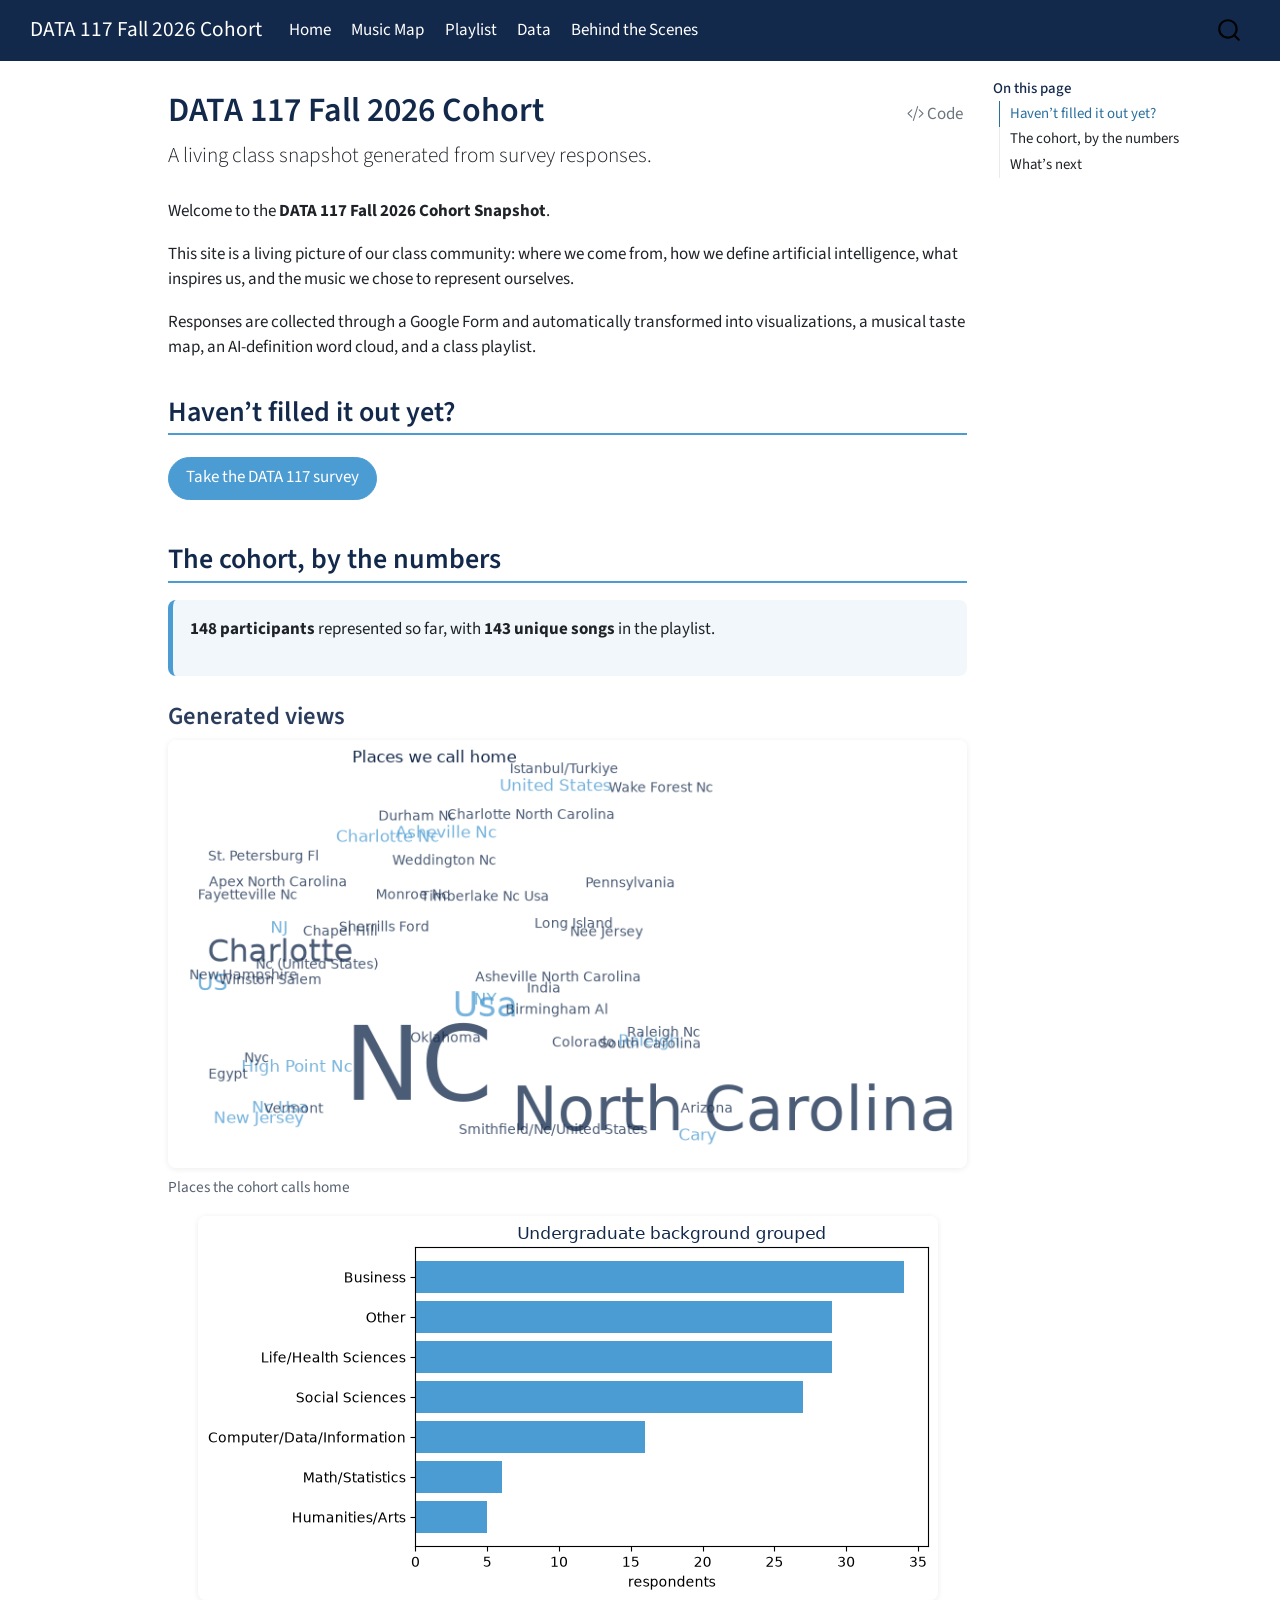
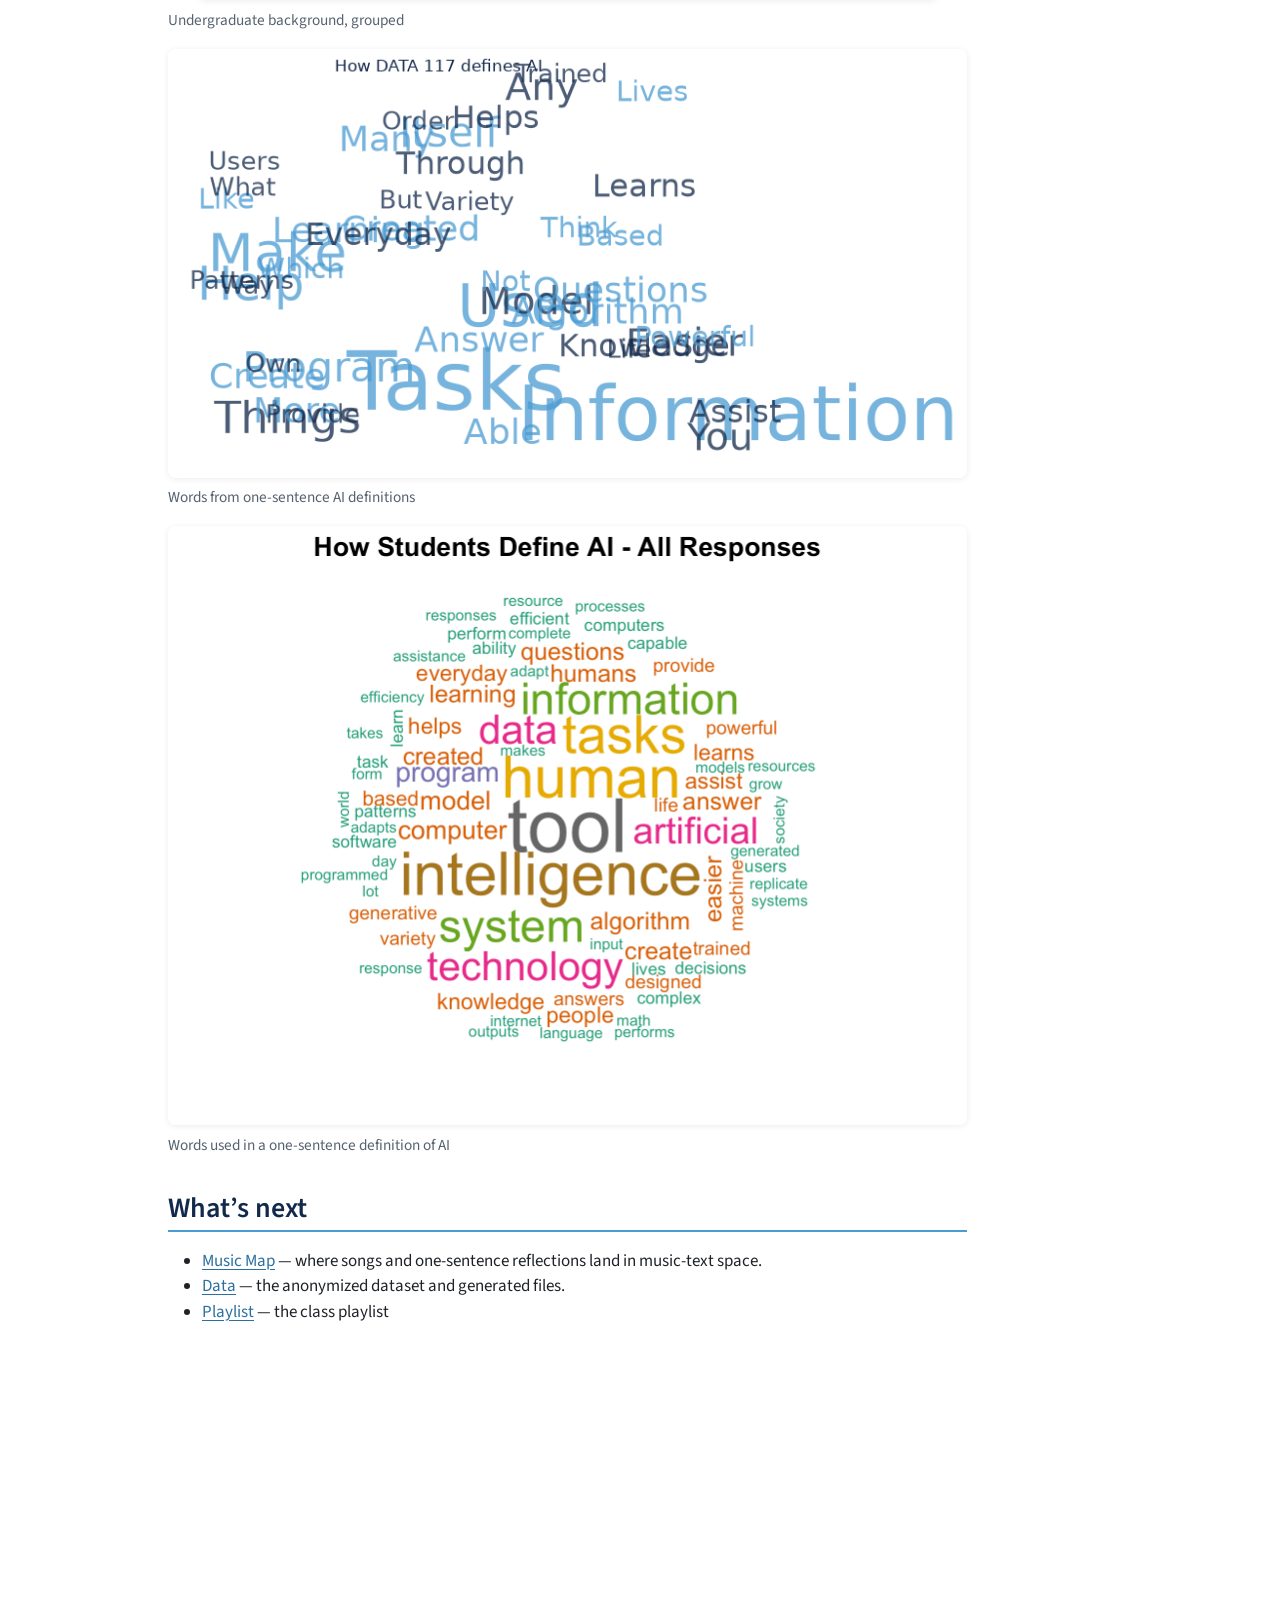
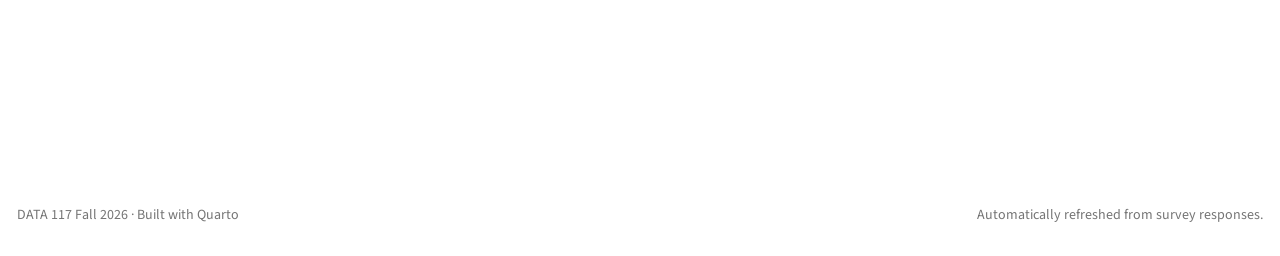
==== docs/index.html @ a4cf1275 "Refresh DATA 117 snapshot" ====
<!DOCTYPE html>
<html xmlns="http://www.w3.org/1999/xhtml" lang="en" xml:lang="en"><head>

<meta charset="utf-8">
<meta name="generator" content="quarto-1.10.20">

<meta name="viewport" content="width=device-width, initial-scale=1.0, user-scalable=yes">


<title>DATA 117 Fall 2026 Cohort</title>
<style>
/* Default styles provided by pandoc.
** See https://pandoc.org/MANUAL.html#variables-for-html for config info.
*/
span.smallcaps{font-variant: small-caps;}
div.columns{display: flex; gap: 1.5em;}
div.column{flex: auto;}
@media screen {
div.columns{gap: min(4vw, 1.5em);}
div.column{overflow-x: auto;}
}
div.hanging-indent{margin-left: 1.5em; text-indent: -1.5em;}
ul.task-list{list-style: none;}
ul.task-list li input[type="checkbox"] {
  width: 0.8em;
  margin: 0 0.8em 0.2em -1em; /* quarto-specific, see https://github.com/quarto-dev/quarto-cli/issues/4556 */ 
  vertical-align: middle;
}
/* CSS for syntax highlighting */
html { -webkit-text-size-adjust: 100%; }
pre > code.sourceCode { white-space: pre; position: relative; }
pre > code.sourceCode > span { display: inline-block; line-height: 1.25; }
pre > code.sourceCode > span:empty { height: 1.2em; }
.sourceCode { overflow: visible; }
code.sourceCode > span { color: inherit; text-decoration: inherit; }
div.sourceCode { margin: 1em 0; }
pre.sourceCode { margin: 0; }
@media screen {
div.sourceCode { overflow: auto; }
}
@media print {
pre > code.sourceCode { white-space: pre-wrap; }
pre > code.sourceCode > span { text-indent: -5em; padding-left: 5em; }
}
pre.numberSource code
  { counter-reset: source-line 0; }
pre.numberSource code > span
  { position: relative; left: -4em; counter-increment: source-line; }
pre.numberSource code > span > a:first-child::before
  { content: counter(source-line);
    position: relative; left: -1em; text-align: right; vertical-align: baseline;
    border: none; display: inline-block;
    -webkit-touch-callout: none; -webkit-user-select: none;
    -khtml-user-select: none; -moz-user-select: none;
    -ms-user-select: none; user-select: none;
    padding: 0 4px; width: 4em;
  }
pre.numberSource { margin-left: 3em;  padding-left: 4px; }
div.sourceCode
  {   }
@media screen {
pre > code.sourceCode > span > a:first-child::before { text-decoration: underline; }
}
</style>


<script src="site_libs/quarto-nav/quarto-nav.js"></script>
<script src="site_libs/quarto-nav/headroom.min.js"></script>
<script src="site_libs/clipboard/clipboard.min.js"></script>
<script src="site_libs/quarto-search/autocomplete.umd.js"></script>
<script src="site_libs/quarto-search/fuse.min.js"></script>
<script src="site_libs/quarto-search/quarto-search.js"></script>
<meta name="quarto:offset" content="./">
<script src="site_libs/quarto-html/quarto.js" type="module"></script>
<script src="site_libs/quarto-html/tabsets/tabsets.js" type="module"></script>
<script src="site_libs/quarto-html/popper.min.js"></script>
<script src="site_libs/quarto-html/tippy.umd.min.js"></script>
<script src="site_libs/quarto-html/anchor.min.js"></script>
<link href="site_libs/quarto-html/tippy.css" rel="stylesheet">
<link href="site_libs/quarto-html/quarto-syntax-highlighting-17888a1159294d3eb470f19f6f52f5a5.css" rel="stylesheet" id="quarto-text-highlighting-styles">
<script src="site_libs/bootstrap/bootstrap.min.js"></script>
<link href="site_libs/bootstrap/bootstrap-icons.css" rel="stylesheet">
<link href="site_libs/bootstrap/bootstrap-141382db9d0bf647eda5daa966f279fc.min.css" rel="stylesheet" append-hash="true" id="quarto-bootstrap" data-mode="light">
<script id="quarto-search-options" type="application/json">{
  "location": "navbar",
  "copy-button": false,
  "collapse-after": 3,
  "panel-placement": "end",
  "type": "overlay",
  "limit": 50,
  "keyboard-shortcut": [
    "f",
    "/",
    "s"
  ],
  "show-item-context": false,
  "language": {
    "search-no-results-text": "No results",
    "search-matching-documents-text": "matching documents",
    "search-copy-link-title": "Copy link to search",
    "search-hide-matches-text": "Hide additional matches",
    "search-more-match-text": "more match in this document",
    "search-more-matches-text": "more matches in this document",
    "search-clear-button-title": "Clear",
    "search-text-placeholder": "",
    "search-detached-cancel-button-title": "Cancel",
    "search-submit-button-title": "Submit",
    "search-label": "Search"
  }
}</script>
<style>html{ scroll-behavior: smooth; }</style>


</head>

<body class="nav-fixed quarto-light">

<div id="quarto-search-results"></div>
  <header id="quarto-header" class="headroom fixed-top">
    <nav class="navbar navbar-expand-lg " data-bs-theme="dark">
      <div class="navbar-container container-fluid">
      <div class="navbar-brand-container mx-auto">
    <a class="navbar-brand" href="./index.html">
    <span class="navbar-title">DATA 117 Fall 2026 Cohort</span>
    </a>
  </div>
            <div id="quarto-search" class="" title="Search"></div>
          <button class="navbar-toggler" type="button" data-bs-toggle="collapse" data-bs-target="#navbarCollapse" aria-controls="navbarCollapse" role="menu" aria-expanded="false" aria-label="Toggle navigation" onclick="if (window.quartoToggleHeadroom) { window.quartoToggleHeadroom(); }">
  <span class="navbar-toggler-icon"></span>
</button>
          <div class="collapse navbar-collapse" id="navbarCollapse">
            <ul class="navbar-nav navbar-nav-scroll me-auto">
  <li class="nav-item">
    <a class="nav-link active" href="./index.html" aria-current="page"> 
<span class="menu-text">Home</span></a>
  </li>  
  <li class="nav-item">
    <a class="nav-link" href="./taste-map.html"> 
<span class="menu-text">Music Map</span></a>
  </li>  
  <li class="nav-item">
    <a class="nav-link" href="./playlist.html"> 
<span class="menu-text">Playlist</span></a>
  </li>  
  <li class="nav-item">
    <a class="nav-link" href="./data.html"> 
<span class="menu-text">Data</span></a>
  </li>  
  <li class="nav-item">
    <a class="nav-link" href="./workshop.html"> 
<span class="menu-text">Behind the Scenes</span></a>
  </li>  
</ul>
          </div> <!-- /navcollapse -->
            <div class="quarto-navbar-tools">
</div>
      </div> <!-- /container-fluid -->
    </nav>
</header>
<!-- content -->
<div id="quarto-content" class="quarto-container page-columns page-rows-contents page-layout-article page-navbar">
<!-- sidebar -->
<!-- margin-sidebar -->
    <div id="quarto-margin-sidebar" class="sidebar margin-sidebar">
        <nav id="TOC" role="doc-toc" class="toc-active">
    <h2 id="toc-title">On this page</h2>
   
  <ul>
  <li><a href="#havent-filled-it-out-yet" id="toc-havent-filled-it-out-yet" class="nav-link active" data-scroll-target="#havent-filled-it-out-yet">Haven’t filled it out yet?</a></li>
  <li><a href="#the-cohort-by-the-numbers" id="toc-the-cohort-by-the-numbers" class="nav-link" data-scroll-target="#the-cohort-by-the-numbers">The cohort, by the numbers</a>
  <ul class="collapse">
  <li><a href="#generated-views" id="toc-generated-views" class="nav-link" data-scroll-target="#generated-views">Generated views</a></li>
  </ul></li>
  <li><a href="#whats-next" id="toc-whats-next" class="nav-link" data-scroll-target="#whats-next">What’s next</a></li>
  </ul>
</nav>
    </div>
<!-- main -->
<main class="content" id="quarto-document-content">

<header id="title-block-header" class="quarto-title-block default">
<div class="quarto-title">
<div class="quarto-title-block"><div><h1 class="title">DATA 117 Fall 2026 Cohort</h1><button type="button" class="btn code-tools-button" id="quarto-code-tools-source"><i class="bi"></i> Code</button></div></div>
<p class="subtitle lead">A living class snapshot generated from survey responses.</p>
</div>



<div class="quarto-title-meta">

    
  
    
  </div>
  


</header>


<p>Welcome to the <strong>DATA 117 Fall 2026 Cohort Snapshot</strong>.</p>
<p>This site is a living picture of our class community: where we come from, how we define artificial intelligence, what inspires us, and the music we chose to represent ourselves.</p>
<p>Responses are collected through a Google Form and automatically transformed into visualizations, a musical taste map, an AI-definition word cloud, and a class playlist.</p>
<section id="havent-filled-it-out-yet" class="level2">
<h2 class="anchored" data-anchor-id="havent-filled-it-out-yet">Haven’t filled it out yet?</h2>
<p><a href="https://forms.gle/xYPbUmVaRbAJpqSh9" class="btn btn-primary">Take the DATA 117 survey</a></p>
</section>
<section id="the-cohort-by-the-numbers" class="level2">
<h2 class="anchored" data-anchor-id="the-cohort-by-the-numbers">The cohort, by the numbers</h2>
<div class="hero-note">
<p><strong>148 participants</strong> represented so far, with <strong>143 unique songs</strong> in the playlist.</p>
</div>
<section id="generated-views" class="level3">
<h3 class="anchored" data-anchor-id="generated-views">Generated views</h3>
<div class="quarto-figure quarto-figure-center">
<figure class="figure">
<p><img src="docs_assets/family_location_cloud.png" class="img-fluid figure-img"></p>
<figcaption>Places the cohort calls home</figcaption>
</figure>
</div>
<div class="quarto-figure quarto-figure-center">
<figure class="figure">
<p><img src="docs_assets/background.png" class="img-fluid figure-img"></p>
<figcaption>Undergraduate background, grouped</figcaption>
</figure>
</div>
<div class="quarto-figure quarto-figure-center">
<figure class="figure">
<p><img src="docs_assets/ai_definition_cloud.png" class="img-fluid figure-img"></p>
<figcaption>Words from one-sentence AI definitions</figcaption>
</figure>
</div>
<div class="quarto-figure quarto-figure-center">
<figure class="figure">
<p><img src="docs_assets/wordcloud_overall.png" class="img-fluid figure-img"></p>
<figcaption>Words used in a one-sentence definition of AI</figcaption>
</figure>
</div>
</section>
</section>
<section id="whats-next" class="level2">
<h2 class="anchored" data-anchor-id="whats-next">What’s next</h2>
<ul>
<li><a href="./taste-map.html">Music Map</a> — where songs and one-sentence reflections land in music-text space.</li>
<li><a href="./data.html">Data</a> — the anonymized dataset and generated files.</li>
<li><a href="./playlist.html">Playlist</a> — the class playlist</li>
</ul>
<iframe data-testid="embed-iframe" style="border-radius:12px" src="https://open.spotify.com/embed/playlist/14pt4S2uBJe2xYB7PLCXmC?utm_source=generator&amp;si=6885204e615f4d30" width="100%" height="352" frameborder="0" allowfullscreen="" allow="autoplay; clipboard-write; encrypted-media; fullscreen; picture-in-picture" loading="lazy">
</iframe>


<!-- -->

</section>

</main> <!-- /main -->
<script id="quarto-html-after-body" type="application/javascript">
  window.document.addEventListener("DOMContentLoaded", function (event) {
    const icon = "";
    const anchorJS = new window.AnchorJS();
    anchorJS.options = {
      placement: 'right',
      icon: icon
    };
    anchorJS.add('.anchored');
    const isCodeAnnotation = (el) => {
      for (const clz of el.classList) {
        if (clz.startsWith('code-annotation-')) {                     
          return true;
        }
      }
      return false;
    }
    const onCopySuccess = function(e) {
      // button target
      const button = e.trigger;
      // don't keep focus
      button.blur();
      // flash "checked"
      button.classList.add('code-copy-button-checked');
      var currentTitle = button.getAttribute("title");
      button.setAttribute("title", "Copied!");
      let tooltip;
      if (window.bootstrap) {
        button.setAttribute("data-bs-toggle", "tooltip");
        button.setAttribute("data-bs-placement", "left");
        button.setAttribute("data-bs-title", "Copied!");
        tooltip = new bootstrap.Tooltip(button, 
          { trigger: "manual", 
            customClass: "code-copy-button-tooltip",
            offset: [0, -8]});
        tooltip.show();    
      }
      setTimeout(function() {
        if (tooltip) {
          tooltip.hide();
          button.removeAttribute("data-bs-title");
          button.removeAttribute("data-bs-toggle");
          button.removeAttribute("data-bs-placement");
        }
        button.setAttribute("title", currentTitle);
        button.classList.remove('code-copy-button-checked');
      }, 1000);
      // clear code selection
      e.clearSelection();
    }
    const getTextToCopy = function(trigger) {
      const outerScaffold = trigger.parentElement.cloneNode(true);
      const codeEl = outerScaffold.querySelector('code');
      for (const childEl of codeEl.children) {
        if (isCodeAnnotation(childEl)) {
          childEl.remove();
        }
      }
      return codeEl.innerText;
    }
    const clipboard = new window.ClipboardJS('.code-copy-button:not([data-in-quarto-modal])', {
      text: getTextToCopy
    });
    clipboard.on('success', onCopySuccess);
    if (window.document.getElementById('quarto-embedded-source-code-modal')) {
      const clipboardModal = new window.ClipboardJS('.code-copy-button[data-in-quarto-modal]', {
        text: getTextToCopy,
        container: window.document.getElementById('quarto-embedded-source-code-modal')
      });
      clipboardModal.on('success', onCopySuccess);
    }
    const viewSource = window.document.getElementById('quarto-view-source') ||
                       window.document.getElementById('quarto-code-tools-source');
    if (viewSource) {
      const sourceUrl = viewSource.getAttribute("data-quarto-source-url");
      viewSource.addEventListener("click", function(e) {
        if (sourceUrl) {
          // rstudio viewer pane
          if (/\bcapabilities=\b/.test(window.location)) {
            window.open(sourceUrl);
          } else {
            window.location.href = sourceUrl;
          }
        } else {
          const modal = new bootstrap.Modal(document.getElementById('quarto-embedded-source-code-modal'));
          modal.show();
        }
        return false;
      });
    }
    function toggleCodeHandler(show) {
      return function(e) {
        const cellDetails = window.document.querySelectorAll(".cell details.code-fold");
        for (let i=0; i<cellDetails.length; i++) {
          const details = cellDetails[i];
          if (show) {
            details.open = true;
          } else {
            details.removeAttribute("open");
          }
        }
        const cellCodeDivs = window.document.querySelectorAll(".cell div.sourceCode.cell-code");
        const fromCls = show ? "hidden" : "unhidden";
        const toCls = show ? "unhidden" : "hidden";
        for (let i=0; i<cellCodeDivs.length; i++) {
          const codeDiv = cellCodeDivs[i];
          if (codeDiv.classList.contains(fromCls)) {
            codeDiv.classList.remove(fromCls);
            codeDiv.classList.add(toCls);
          } 
        }
        return false;
      }
    }
    const hideAllCode = window.document.getElementById("quarto-hide-all-code");
    if (hideAllCode) {
      hideAllCode.addEventListener("click", toggleCodeHandler(false));
    }
    const showAllCode = window.document.getElementById("quarto-show-all-code");
    if (showAllCode) {
      showAllCode.addEventListener("click", toggleCodeHandler(true));
    }
      var localhostRegex = new RegExp(/^(?:http|https):\/\/localhost\:?[0-9]*\//);
      var mailtoRegex = new RegExp(/^mailto:/);
        var filterRegex = new RegExp("https:\/\/USERNAME\.github\.io\/AI-117\/");
      var isInternal = (href) => {
          return filterRegex.test(href) || localhostRegex.test(href) || mailtoRegex.test(href);
      }
      // Inspect non-navigation links and adorn them if external
     var links = window.document.querySelectorAll('a[href]:not(.nav-link):not(.navbar-brand):not(.toc-action):not(.sidebar-link):not(.sidebar-item-toggle):not(.pagination-link):not(.no-external):not([aria-hidden]):not(.dropdown-item):not(.quarto-navigation-tool):not(.about-link)');
      for (var i=0; i<links.length; i++) {
        const link = links[i];
        if (!isInternal(link.href)) {
          // undo the damage that might have been done by quarto-nav.js in the case of
          // links that we want to consider external
          if (link.dataset.originalHref !== undefined) {
            link.href = link.dataset.originalHref;
          }
            // target, if specified
            link.setAttribute("target", "_blank");
            if (link.getAttribute("rel") === null) {
              link.setAttribute("rel", "noopener");
            }
        }
      }
    function tippyHover(el, contentFn, onTriggerFn, onUntriggerFn) {
      const config = {
        allowHTML: true,
        maxWidth: 500,
        delay: 100,
        arrow: false,
        appendTo: function(el) {
            return el.parentElement;
        },
        interactive: true,
        interactiveBorder: 10,
        theme: 'quarto',
        placement: 'bottom-start',
      };
      if (contentFn) {
        config.content = contentFn;
      }
      if (onTriggerFn) {
        config.onTrigger = onTriggerFn;
      }
      if (onUntriggerFn) {
        config.onUntrigger = onUntriggerFn;
      }
      window.tippy(el, config); 
    }
    const noterefs = window.document.querySelectorAll('a[role="doc-noteref"]');
    for (var i=0; i<noterefs.length; i++) {
      const ref = noterefs[i];
      tippyHover(ref, function() {
        // use id or data attribute instead here
        let href = ref.getAttribute('data-footnote-href') || ref.getAttribute('href');
        try { href = new URL(href).hash; } catch {}
        const id = href.replace(/^#\/?/, "");
        const note = window.document.getElementById(id);
        if (note) {
          return note.innerHTML;
        } else {
          return "";
        }
      });
    }
    const xrefs = window.document.querySelectorAll('a.quarto-xref');
    const processXRef = (id, note) => {
      // Strip column container classes
      const stripColumnClz = (el) => {
        el.classList.remove("page-full", "page-columns");
        if (el.children) {
          for (const child of el.children) {
            stripColumnClz(child);
          }
        }
      }
      stripColumnClz(note)
      if (id === null || id.startsWith('sec-')) {
        // Special case sections, only their first couple elements
        const container = document.createElement("div");
        if (note.children && note.children.length > 2) {
          container.appendChild(note.children[0].cloneNode(true));
          for (let i = 1; i < note.children.length; i++) {
            const child = note.children[i];
            if (child.tagName === "P" && child.innerText === "") {
              continue;
            } else {
              container.appendChild(child.cloneNode(true));
              break;
            }
          }
          if (window.Quarto?.typesetMath) {
            window.Quarto.typesetMath(container);
          }
          return container.innerHTML
        } else {
          if (window.Quarto?.typesetMath) {
            window.Quarto.typesetMath(note);
          }
          return note.innerHTML;
        }
      } else {
        // Remove any anchor links if they are present
        const anchorLink = note.querySelector('a.anchorjs-link');
        if (anchorLink) {
          anchorLink.remove();
        }
        if (window.Quarto?.typesetMath) {
          window.Quarto.typesetMath(note);
        }
        if (note.classList.contains("callout")) {
          return note.outerHTML;
        } else {
          return note.innerHTML;
        }
      }
    }
    for (var i=0; i<xrefs.length; i++) {
      const xref = xrefs[i];
      tippyHover(xref, undefined, function(instance) {
        instance.disable();
        let url = xref.getAttribute('href');
        let hash = undefined; 
        if (url.startsWith('#')) {
          hash = url;
        } else {
          try { hash = new URL(url).hash; } catch {}
        }
        if (hash) {
          const id = hash.replace(/^#\/?/, "");
          const note = window.document.getElementById(id);
          if (note !== null) {
            try {
              const html = processXRef(id, note.cloneNode(true));
              instance.setContent(html);
            } finally {
              instance.enable();
              instance.show();
            }
          } else {
            // See if we can fetch this
            fetch(url.split('#')[0])
            .then(res => res.text())
            .then(html => {
              const parser = new DOMParser();
              const htmlDoc = parser.parseFromString(html, "text/html");
              const note = htmlDoc.getElementById(id);
              if (note !== null) {
                const html = processXRef(id, note);
                instance.setContent(html);
              } 
            }).finally(() => {
              instance.enable();
              instance.show();
            });
          }
        } else {
          // See if we can fetch a full url (with no hash to target)
          // This is a special case and we should probably do some content thinning / targeting
          fetch(url)
          .then(res => res.text())
          .then(html => {
            const parser = new DOMParser();
            const htmlDoc = parser.parseFromString(html, "text/html");
            const note = htmlDoc.querySelector('main.content');
            if (note !== null) {
              // This should only happen for chapter cross references
              // (since there is no id in the URL)
              // remove the first header
              if (note.children.length > 0 && note.children[0].tagName === "HEADER") {
                note.children[0].remove();
              }
              const html = processXRef(null, note);
              instance.setContent(html);
            } 
          }).finally(() => {
            instance.enable();
            instance.show();
          });
        }
      }, function(instance) {
      });
    }
        let selectedAnnoteEl;
        const selectorForAnnotation = ( cell, annotation) => {
          let cellAttr = 'data-code-cell="' + cell + '"';
          let lineAttr = 'data-code-annotation="' +  annotation + '"';
          const selector = 'span[' + cellAttr + '][' + lineAttr + ']';
          return selector;
        }
        const selectCodeLines = (annoteEl) => {
          const doc = window.document;
          const targetCell = annoteEl.getAttribute("data-target-cell");
          const targetAnnotation = annoteEl.getAttribute("data-target-annotation");
          const annoteSpan = window.document.querySelector(selectorForAnnotation(targetCell, targetAnnotation));
          const lines = annoteSpan.getAttribute("data-code-lines").split(",");
          const lineIds = lines.map((line) => {
            return targetCell + "-" + line;
          })
          let top = null;
          let height = null;
          let parent = null;
          if (lineIds.length > 0) {
              //compute the position of the single el (top and bottom and make a div)
              const el = window.document.getElementById(lineIds[0]);
              top = el.offsetTop;
              height = el.offsetHeight;
              parent = el.parentElement.parentElement;
            if (lineIds.length > 1) {
              const lastEl = window.document.getElementById(lineIds[lineIds.length - 1]);
              const bottom = lastEl.offsetTop + lastEl.offsetHeight;
              height = bottom - top;
            }
            if (top !== null && height !== null && parent !== null) {
              // cook up a div (if necessary) and position it 
              let div = window.document.getElementById("code-annotation-line-highlight");
              if (div === null) {
                div = window.document.createElement("div");
                div.setAttribute("id", "code-annotation-line-highlight");
                div.style.position = 'absolute';
                parent.appendChild(div);
              }
              div.style.top = top - 2 + "px";
              div.style.height = height + 4 + "px";
              div.style.left = 0;
              let gutterDiv = window.document.getElementById("code-annotation-line-highlight-gutter");
              if (gutterDiv === null) {
                gutterDiv = window.document.createElement("div");
                gutterDiv.setAttribute("id", "code-annotation-line-highlight-gutter");
                gutterDiv.style.position = 'absolute';
                const codeCell = window.document.getElementById(targetCell);
                const gutter = codeCell.querySelector('.code-annotation-gutter');
                gutter.appendChild(gutterDiv);
              }
              gutterDiv.style.top = top - 2 + "px";
              gutterDiv.style.height = height + 4 + "px";
            }
            selectedAnnoteEl = annoteEl;
          }
        };
        const unselectCodeLines = () => {
          const elementsIds = ["code-annotation-line-highlight", "code-annotation-line-highlight-gutter"];
          elementsIds.forEach((elId) => {
            const div = window.document.getElementById(elId);
            if (div) {
              div.remove();
            }
          });
          selectedAnnoteEl = undefined;
        };
          // Handle positioning of the toggle
      window.addEventListener(
        "resize",
        throttle(() => {
          elRect = undefined;
          if (selectedAnnoteEl) {
            selectCodeLines(selectedAnnoteEl);
          }
        }, 10)
      );
      function throttle(fn, ms) {
      let throttle = false;
      let timer;
        return (...args) => {
          if(!throttle) { // first call gets through
              fn.apply(this, args);
              throttle = true;
          } else { // all the others get throttled
              if(timer) clearTimeout(timer); // cancel #2
              timer = setTimeout(() => {
                fn.apply(this, args);
                timer = throttle = false;
              }, ms);
          }
        };
      }
        // Attach click handler to the DT
        const annoteDls = window.document.querySelectorAll('dt[data-target-cell]');
        for (const annoteDlNode of annoteDls) {
          annoteDlNode.addEventListener('click', (event) => {
            const clickedEl = event.target;
            if (clickedEl !== selectedAnnoteEl) {
              unselectCodeLines();
              const activeEl = window.document.querySelector('dt[data-target-cell].code-annotation-active');
              if (activeEl) {
                activeEl.classList.remove('code-annotation-active');
              }
              selectCodeLines(clickedEl);
              clickedEl.classList.add('code-annotation-active');
            } else {
              // Unselect the line
              unselectCodeLines();
              clickedEl.classList.remove('code-annotation-active');
            }
          });
        }
    const findCites = (el) => {
      const parentEl = el.parentElement;
      if (parentEl) {
        const cites = parentEl.dataset.cites;
        if (cites) {
          return {
            el,
            cites: cites.split(' ')
          };
        } else {
          return findCites(el.parentElement)
        }
      } else {
        return undefined;
      }
    };
    var bibliorefs = window.document.querySelectorAll('a[role="doc-biblioref"]');
    for (var i=0; i<bibliorefs.length; i++) {
      const ref = bibliorefs[i];
      const citeInfo = findCites(ref);
      if (citeInfo) {
        tippyHover(citeInfo.el, function() {
          var popup = window.document.createElement('div');
          citeInfo.cites.forEach(function(cite) {
            var citeDiv = window.document.createElement('div');
            citeDiv.classList.add('hanging-indent');
            citeDiv.classList.add('csl-entry');
            var biblioDiv = window.document.getElementById('ref-' + cite);
            if (biblioDiv) {
              citeDiv.innerHTML = biblioDiv.innerHTML;
            }
            popup.appendChild(citeDiv);
          });
          return popup.innerHTML;
        });
      }
    }
  });
  </script><div class="modal fade" id="quarto-embedded-source-code-modal" tabindex="-1" aria-labelledby="quarto-embedded-source-code-modal-label" aria-hidden="true"><div class="modal-dialog modal-dialog-scrollable"><div class="modal-content"><div class="modal-header"><h5 class="modal-title" id="quarto-embedded-source-code-modal-label">Source Code</h5><button class="btn-close" data-bs-dismiss="modal"></button></div><div class="modal-body"><div class="">
<div class="code-copy-outer-scaffold"><div class="sourceCode" id="cb1" data-shortcodes="false"><pre class="sourceCode markdown code-with-copy"><code class="sourceCode markdown"><span id="cb1-1"><a href="#cb1-1" aria-hidden="true" tabindex="-1"></a><span class="co">---</span></span>
<span id="cb1-2"><a href="#cb1-2" aria-hidden="true" tabindex="-1"></a><span class="an">title:</span><span class="co"> "DATA 117 Fall 2026 Cohort"</span></span>
<span id="cb1-3"><a href="#cb1-3" aria-hidden="true" tabindex="-1"></a><span class="an">subtitle:</span><span class="co"> "A living class snapshot generated from survey responses."</span></span>
<span id="cb1-4"><a href="#cb1-4" aria-hidden="true" tabindex="-1"></a><span class="co">---</span></span>
<span id="cb1-5"><a href="#cb1-5" aria-hidden="true" tabindex="-1"></a></span>
<span id="cb1-6"><a href="#cb1-6" aria-hidden="true" tabindex="-1"></a>Welcome to the **DATA 117 Fall 2026 Cohort Snapshot**.</span>
<span id="cb1-7"><a href="#cb1-7" aria-hidden="true" tabindex="-1"></a></span>
<span id="cb1-8"><a href="#cb1-8" aria-hidden="true" tabindex="-1"></a>This site is a living picture of our class community: where we come from, how we define artificial intelligence, what inspires us, and the music we chose to represent ourselves.</span>
<span id="cb1-9"><a href="#cb1-9" aria-hidden="true" tabindex="-1"></a></span>
<span id="cb1-10"><a href="#cb1-10" aria-hidden="true" tabindex="-1"></a>Responses are collected through a Google Form and automatically transformed into visualizations, a musical taste map, an AI-definition word cloud, and a class playlist.</span>
<span id="cb1-11"><a href="#cb1-11" aria-hidden="true" tabindex="-1"></a></span>
<span id="cb1-12"><a href="#cb1-12" aria-hidden="true" tabindex="-1"></a><span class="fu">## Haven't filled it out yet?</span></span>
<span id="cb1-13"><a href="#cb1-13" aria-hidden="true" tabindex="-1"></a></span>
<span id="cb1-14"><a href="#cb1-14" aria-hidden="true" tabindex="-1"></a><span class="co">[</span><span class="ot">Take the DATA 117 survey</span><span class="co">](https://forms.gle/xYPbUmVaRbAJpqSh9)</span>{.btn .btn-primary}</span>
<span id="cb1-15"><a href="#cb1-15" aria-hidden="true" tabindex="-1"></a></span>
<span id="cb1-16"><a href="#cb1-16" aria-hidden="true" tabindex="-1"></a><span class="fu">## The cohort, by the numbers</span></span>
<span id="cb1-17"><a href="#cb1-17" aria-hidden="true" tabindex="-1"></a></span>
<span id="cb1-18"><a href="#cb1-18" aria-hidden="true" tabindex="-1"></a>{{&lt; include _generated.md &gt;}}</span>
<span id="cb1-19"><a href="#cb1-19" aria-hidden="true" tabindex="-1"></a></span>
<span id="cb1-20"><a href="#cb1-20" aria-hidden="true" tabindex="-1"></a><span class="al">![Words used in a one-sentence definition of AI](docs_assets/wordcloud_overall.png)</span></span>
<span id="cb1-21"><a href="#cb1-21" aria-hidden="true" tabindex="-1"></a></span>
<span id="cb1-22"><a href="#cb1-22" aria-hidden="true" tabindex="-1"></a><span class="fu">## What's next</span></span>
<span id="cb1-23"><a href="#cb1-23" aria-hidden="true" tabindex="-1"></a></span>
<span id="cb1-24"><a href="#cb1-24" aria-hidden="true" tabindex="-1"></a><span class="ss">- </span><span class="co">[</span><span class="ot">Music Map</span><span class="co">](taste-map.qmd)</span> — where songs and one-sentence reflections land in music-text space.</span>
<span id="cb1-25"><a href="#cb1-25" aria-hidden="true" tabindex="-1"></a><span class="ss">- </span><span class="co">[</span><span class="ot">Data</span><span class="co">](data.qmd)</span> — the anonymized dataset and generated files.</span>
<span id="cb1-26"><a href="#cb1-26" aria-hidden="true" tabindex="-1"></a><span class="ss">- </span><span class="co">[</span><span class="ot">Playlist</span><span class="co">](playlist.qmd)</span> — the class playlist</span>
<span id="cb1-27"><a href="#cb1-27" aria-hidden="true" tabindex="-1"></a></span>
<span id="cb1-28"><a href="#cb1-28" aria-hidden="true" tabindex="-1"></a><span class="dt">&lt;</span><span class="kw">iframe</span><span class="ot"> data-testid</span><span class="op">=</span><span class="st">"embed-iframe"</span><span class="ot"> style</span><span class="op">=</span><span class="st">"border-radius:12px"</span><span class="ot"> src</span><span class="op">=</span><span class="st">"https://open.spotify.com/embed/playlist/14pt4S2uBJe2xYB7PLCXmC?utm_source=generator</span><span class="er">&amp;</span><span class="st">si=6885204e615f4d30"</span><span class="ot"> width</span><span class="op">=</span><span class="st">"100%"</span><span class="ot"> height</span><span class="op">=</span><span class="st">"352"</span><span class="ot"> frameBorder</span><span class="op">=</span><span class="st">"0"</span><span class="ot"> allowfullscreen</span><span class="op">=</span><span class="st">""</span><span class="ot"> allow</span><span class="op">=</span><span class="st">"autoplay; clipboard-write; encrypted-media; fullscreen; picture-in-picture"</span><span class="ot"> loading</span><span class="op">=</span><span class="st">"lazy"</span><span class="dt">&gt;&lt;/</span><span class="kw">iframe</span><span class="dt">&gt;</span></span>
<span id="cb1-29"><a href="#cb1-29" aria-hidden="true" tabindex="-1"></a></span>
<span id="cb1-30"><a href="#cb1-30" aria-hidden="true" tabindex="-1"></a></span></code></pre></div><button title="Copy to Clipboard" class="code-copy-button" data-in-quarto-modal=""><i class="bi"></i></button></div>
</div></div></div></div></div>
</div> <!-- /content -->
<footer class="footer">
  <div class="nav-footer">
    <div class="nav-footer-left">
<p>DATA 117 Fall 2026 · Built with Quarto</p>
</div>   
    <div class="nav-footer-center">
      &nbsp;
    </div>
    <div class="nav-footer-right">
<p>Automatically refreshed from survey responses.</p>
</div>
  </div>
</footer>




<script src="site_libs/quarto-html/zenscroll-min.js"></script>
</body></html>
---- docs/site_libs/quarto-html/tippy.css ----
.tippy-box[data-animation=fade][data-state=hidden]{opacity:0}[data-tippy-root]{max-width:calc(100vw - 10px)}.tippy-box{position:relative;background-color:#333;color:#fff;border-radius:4px;font-size:14px;line-height:1.4;white-space:normal;outline:0;transition-property:transform,visibility,opacity}.tippy-box[data-placement^=top]>.tippy-arrow{bottom:0}.tippy-box[data-placement^=top]>.tippy-arrow:before{bottom:-7px;left:0;border-width:8px 8px 0;border-top-color:initial;transform-origin:center top}.tippy-box[data-placement^=bottom]>.tippy-arrow{top:0}.tippy-box[data-placement^=bottom]>.tippy-arrow:before{top:-7px;left:0;border-width:0 8px 8px;border-bottom-color:initial;transform-origin:center bottom}.tippy-box[data-placement^=left]>.tippy-arrow{right:0}.tippy-box[data-placement^=left]>.tippy-arrow:before{border-width:8px 0 8px 8px;border-left-color:initial;right:-7px;transform-origin:center left}.tippy-box[data-placement^=right]>.tippy-arrow{left:0}.tippy-box[data-placement^=right]>.tippy-arrow:before{left:-7px;border-width:8px 8px 8px 0;border-right-color:initial;transform-origin:center right}.tippy-box[data-inertia][data-state=visible]{transition-timing-function:cubic-bezier(.54,1.5,.38,1.11)}.tippy-arrow{width:16px;height:16px;color:#333}.tippy-arrow:before{content:"";position:absolute;border-color:transparent;border-style:solid}.tippy-content{position:relative;padding:5px 9px;z-index:1}
---- docs/site_libs/quarto-html/quarto-syntax-highlighting-17888a1159294d3eb470f19f6f52f5a5.css ----
/* quarto syntax highlight colors */
:root {
  --quarto-hl-ot-color: #003B4F;
  --quarto-hl-at-color: #657422;
  --quarto-hl-ss-color: #20794D;
  --quarto-hl-an-color: #5E5E5E;
  --quarto-hl-fu-color: #4758AB;
  --quarto-hl-st-color: #20794D;
  --quarto-hl-cf-color: #003B4F;
  --quarto-hl-op-color: #5E5E5E;
  --quarto-hl-er-color: #AD0000;
  --quarto-hl-bn-color: #AD0000;
  --quarto-hl-al-color: #AD0000;
  --quarto-hl-va-color: #111111;
  --quarto-hl-bu-color: inherit;
  --quarto-hl-ex-color: inherit;
  --quarto-hl-pp-color: #AD0000;
  --quarto-hl-in-color: #5E5E5E;
  --quarto-hl-vs-color: #20794D;
  --quarto-hl-wa-color: #5E5E5E;
  --quarto-hl-do-color: #5E5E5E;
  --quarto-hl-im-color: #00769E;
  --quarto-hl-ch-color: #20794D;
  --quarto-hl-dt-color: #AD0000;
  --quarto-hl-fl-color: #AD0000;
  --quarto-hl-co-color: #5E5E5E;
  --quarto-hl-cv-color: #5E5E5E;
  --quarto-hl-cn-color: #8f5902;
  --quarto-hl-sc-color: #5E5E5E;
  --quarto-hl-dv-color: #AD0000;
  --quarto-hl-kw-color: #003B4F;
}

/* other quarto variables */
:root {
  --quarto-font-monospace: SFMono-Regular, Menlo, Monaco, Consolas, "Liberation Mono", "Courier New", monospace;
}

/* syntax highlight based on Pandoc's rules */
pre > code.sourceCode > span {
  color: #003B4F;
}

code.sourceCode > span {
  color: #003B4F;
}

div.sourceCode,
div.sourceCode pre.sourceCode {
  color: #003B4F;
}

/* Normal */
code span {
  color: #003B4F;
}

/* Alert */
code span.al {
  color: #AD0000;
  font-style: inherit;
}

/* Annotation */
code span.an {
  color: #5E5E5E;
  font-style: inherit;
}

/* Attribute */
code span.at {
  color: #657422;
  font-style: inherit;
}

/* BaseN */
code span.bn {
  color: #AD0000;
  font-style: inherit;
}

/* BuiltIn */
code span.bu {
  font-style: inherit;
}

/* ControlFlow */
code span.cf {
  color: #003B4F;
  font-weight: bold;
  font-style: inherit;
}

/* Char */
code span.ch {
  color: #20794D;
  font-style: inherit;
}

/* Constant */
code span.cn {
  color: #8f5902;
  font-style: inherit;
}

/* Comment */
code span.co {
  color: #5E5E5E;
  font-style: inherit;
}

/* CommentVar */
code span.cv {
  color: #5E5E5E;
  font-style: italic;
}

/* Documentation */
code span.do {
  color: #5E5E5E;
  font-style: italic;
}

/* DataType */
code span.dt {
  color: #AD0000;
  font-style: inherit;
}

/* DecVal */
code span.dv {
  color: #AD0000;
  font-style: inherit;
}

/* Error */
code span.er {
  color: #AD0000;
  font-style: inherit;
}

/* Extension */
code span.ex {
  font-style: inherit;
}

/* Float */
code span.fl {
  color: #AD0000;
  font-style: inherit;
}

/* Function */
code span.fu {
  color: #4758AB;
  font-style: inherit;
}

/* Import */
code span.im {
  color: #00769E;
  font-style: inherit;
}

/* Information */
code span.in {
  color: #5E5E5E;
  font-style: inherit;
}

/* Keyword */
code span.kw {
  color: #003B4F;
  font-weight: bold;
  font-style: inherit;
}

/* Operator */
code span.op {
  color: #5E5E5E;
  font-style: inherit;
}

/* Other */
code span.ot {
  color: #003B4F;
  font-style: inherit;
}

/* Preprocessor */
code span.pp {
  color: #AD0000;
  font-style: inherit;
}

/* SpecialChar */
code span.sc {
  color: #5E5E5E;
  font-style: inherit;
}

/* SpecialString */
code span.ss {
  color: #20794D;
  font-style: inherit;
}

/* String */
code span.st {
  color: #20794D;
  font-style: inherit;
}

/* Variable */
code span.va {
  color: #111111;
  font-style: inherit;
}

/* VerbatimString */
code span.vs {
  color: #20794D;
  font-style: inherit;
}

/* Warning */
code span.wa {
  color: #5E5E5E;
  font-style: italic;
}

.prevent-inlining {
  content: "</";
}

/*# sourceMappingURL=fadfc755eec066e9e3d699cf819c3e33.css.map */
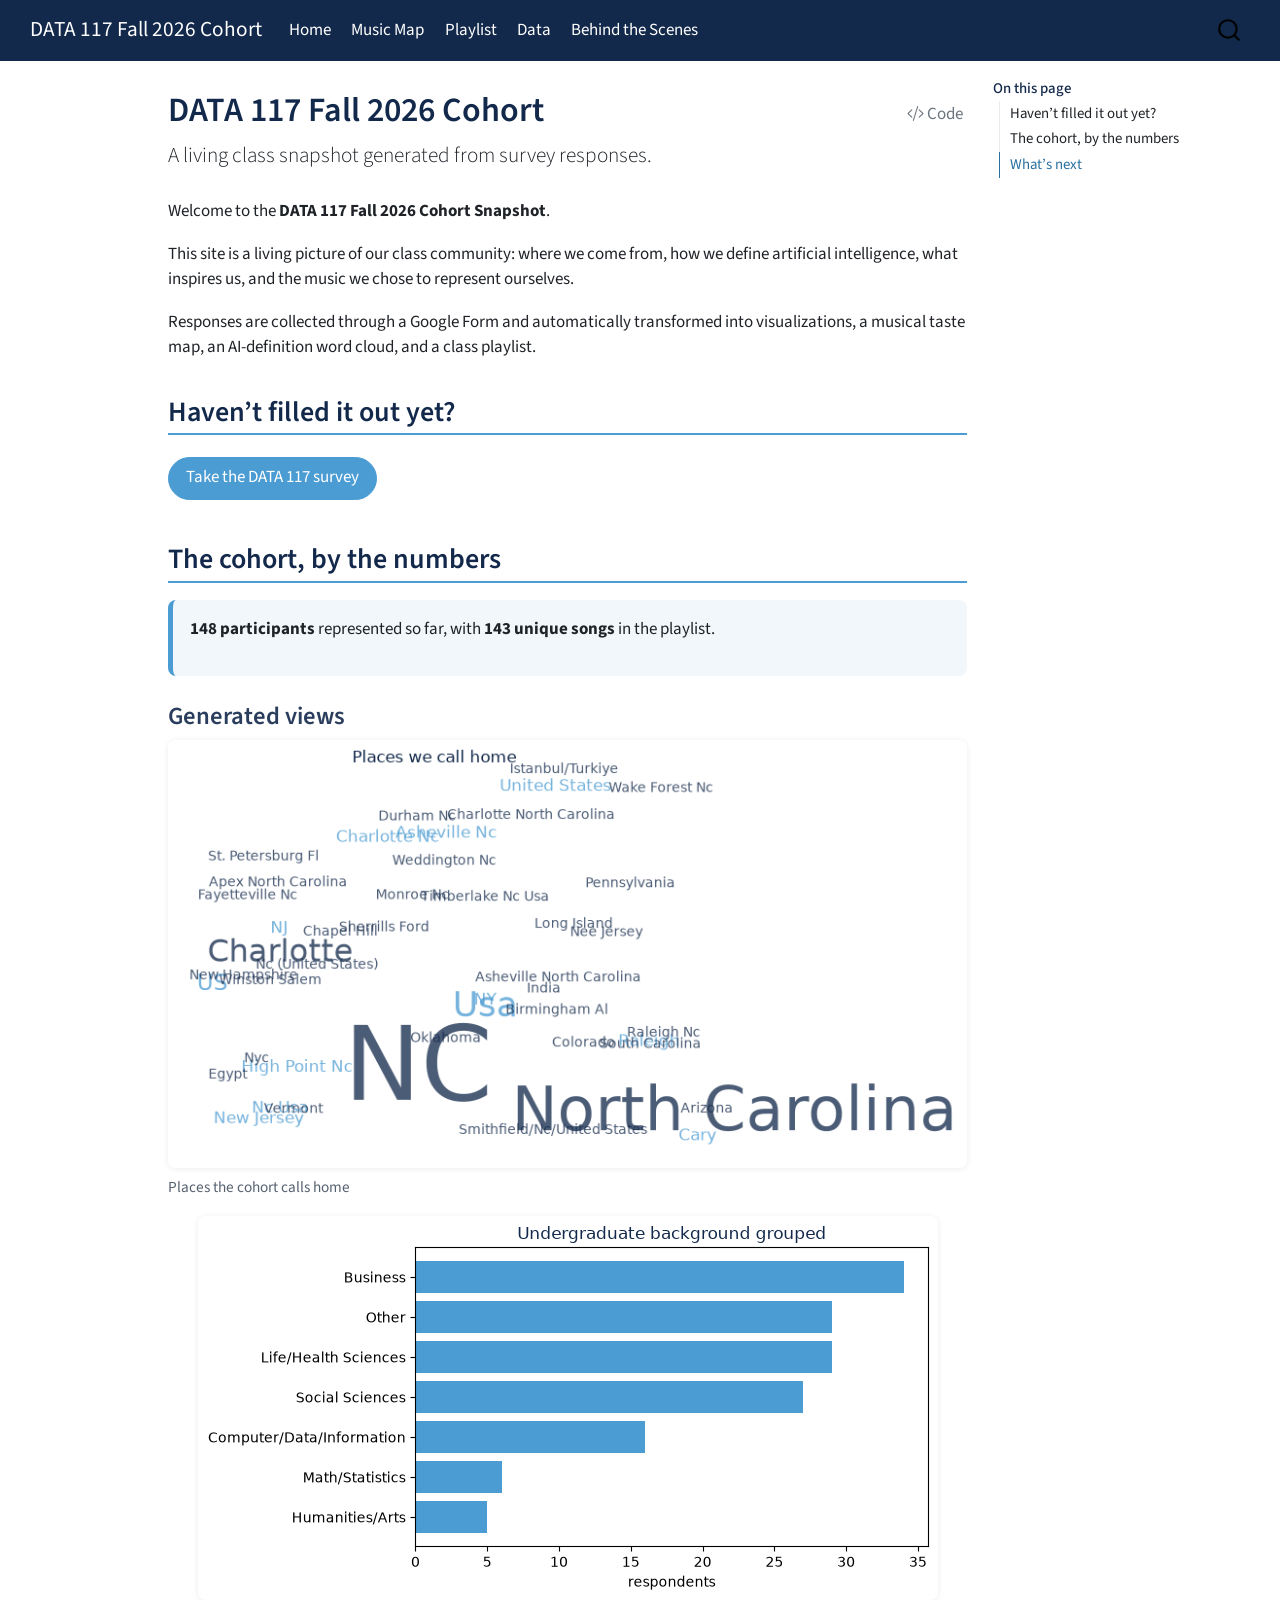
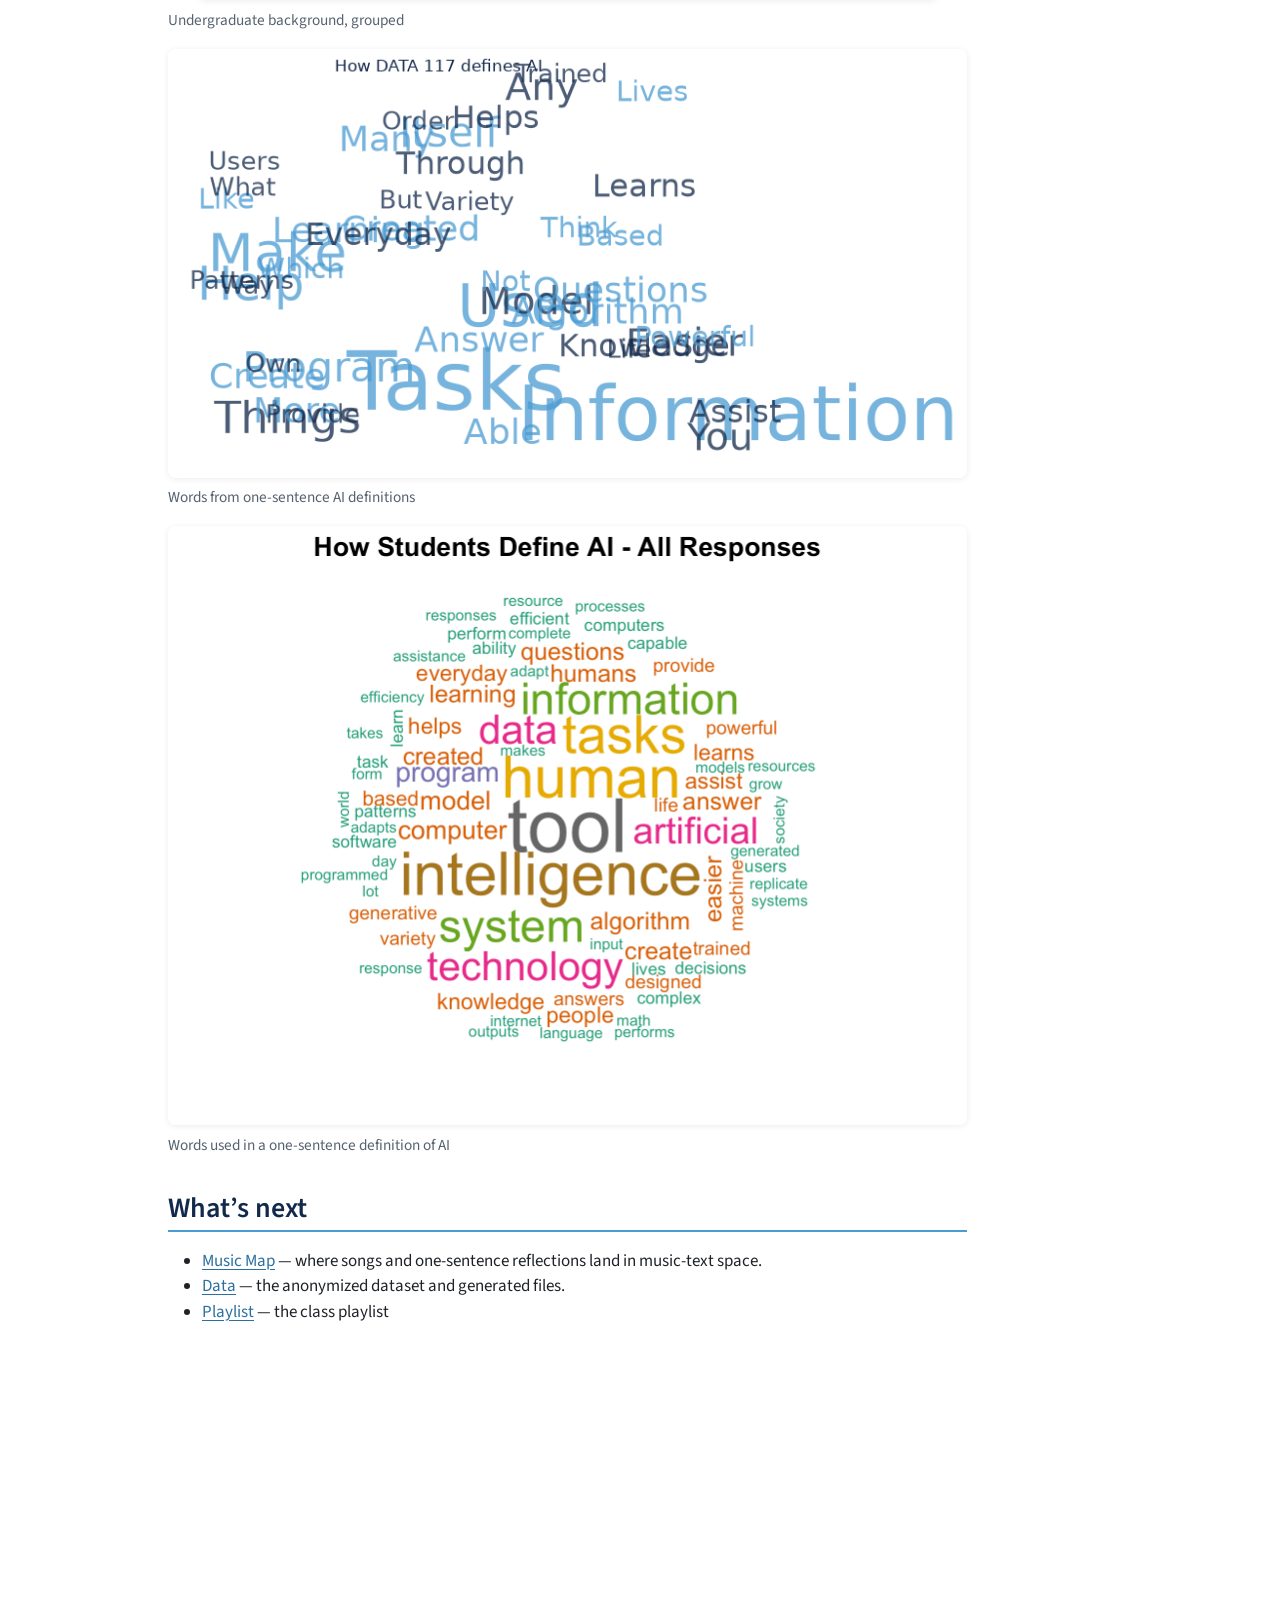
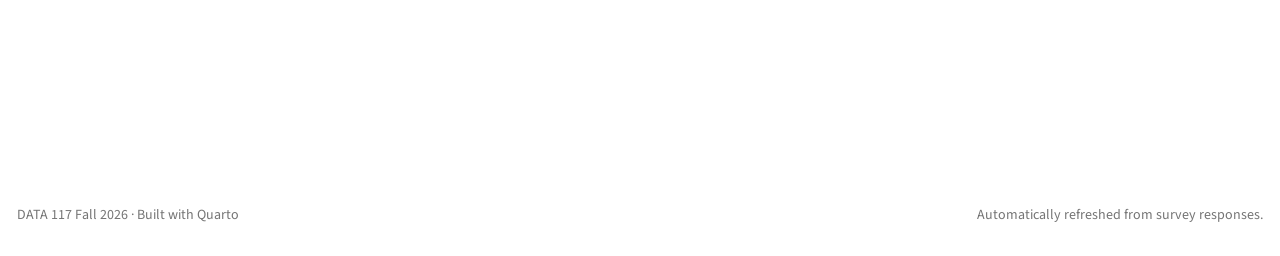
==== commit 175ae02a: "Refresh DATA 117 snapshot" ====
--- a/docs/index.html
+++ b/docs/index.html
@@ -2,7 +2,7 @@
 <html xmlns="http://www.w3.org/1999/xhtml" lang="en" xml:lang="en"><head>
 
 <meta charset="utf-8">
-<meta name="generator" content="quarto-1.10.20">
+<meta name="generator" content="quarto-1.11.9">
 
 <meta name="viewport" content="width=device-width, initial-scale=1.0, user-scalable=yes">
 
@@ -73,14 +73,15 @@
 <meta name="quarto:offset" content="./">
 <script src="site_libs/quarto-html/quarto.js" type="module"></script>
 <script src="site_libs/quarto-html/tabsets/tabsets.js" type="module"></script>
+<script src="site_libs/quarto-html/scrollable-regions/scrollable-regions.js" type="module"></script>
 <script src="site_libs/quarto-html/popper.min.js"></script>
 <script src="site_libs/quarto-html/tippy.umd.min.js"></script>
 <script src="site_libs/quarto-html/anchor.min.js"></script>
 <link href="site_libs/quarto-html/tippy.css" rel="stylesheet">
-<link href="site_libs/quarto-html/quarto-syntax-highlighting-17888a1159294d3eb470f19f6f52f5a5.css" rel="stylesheet" id="quarto-text-highlighting-styles">
+<link href="site_libs/quarto-html/quarto-syntax-highlighting-63b5708e65d6cd79cd7618c58d0c21e7.css" rel="stylesheet" id="quarto-text-highlighting-styles">
 <script src="site_libs/bootstrap/bootstrap.min.js"></script>
 <link href="site_libs/bootstrap/bootstrap-icons.css" rel="stylesheet">
-<link href="site_libs/bootstrap/bootstrap-141382db9d0bf647eda5daa966f279fc.min.css" rel="stylesheet" append-hash="true" id="quarto-bootstrap" data-mode="light">
+<link href="site_libs/bootstrap/bootstrap-91f98cb687fe8688b1f17c54503dfc4f.min.css" rel="stylesheet" append-hash="true" id="quarto-bootstrap" data-mode="light">
 <script id="quarto-search-options" type="application/json">{
   "location": "navbar",
   "copy-button": false,
@@ -113,19 +114,18 @@
 
 </head>
 
-<body class="nav-fixed quarto-light">
+<body class="nav-fixed quarto-light"><a id="quarto-skip-link" class="visually-hidden-focusable" href="#quarto-document-content">Skip to main content</a>
 
 <div id="quarto-search-results"></div>
   <header id="quarto-header" class="headroom fixed-top">
-    <nav class="navbar navbar-expand-lg " data-bs-theme="dark">
+    <nav class="navbar navbar-expand-lg " data-bs-theme="dark" aria-label="Site">
       <div class="navbar-container container-fluid">
       <div class="navbar-brand-container mx-auto">
     <a class="navbar-brand" href="./index.html">
     <span class="navbar-title">DATA 117 Fall 2026 Cohort</span>
     </a>
   </div>
-            <div id="quarto-search" class="" title="Search"></div>
-          <button class="navbar-toggler" type="button" data-bs-toggle="collapse" data-bs-target="#navbarCollapse" aria-controls="navbarCollapse" role="menu" aria-expanded="false" aria-label="Toggle navigation" onclick="if (window.quartoToggleHeadroom) { window.quartoToggleHeadroom(); }">
+          <button class="navbar-toggler" type="button" data-bs-toggle="collapse" data-bs-target="#navbarCollapse" aria-controls="navbarCollapse" aria-expanded="false" aria-label="Toggle navigation" onclick="if (window.quartoToggleHeadroom) { window.quartoToggleHeadroom(); }">
   <span class="navbar-toggler-icon"></span>
 </button>
           <div class="collapse navbar-collapse" id="navbarCollapse">
@@ -154,6 +154,7 @@
           </div> <!-- /navcollapse -->
             <div class="quarto-navbar-tools">
 </div>
+            <div id="quarto-search" class="" title="Search"></div>
       </div> <!-- /container-fluid -->
     </nav>
 </header>
@@ -162,7 +163,7 @@
 <!-- sidebar -->
 <!-- margin-sidebar -->
     <div id="quarto-margin-sidebar" class="sidebar margin-sidebar">
-        <nav id="TOC" role="doc-toc" class="toc-active">
+        <nav id="TOC" role="doc-toc" aria-labelledby="toc-title" class="toc-active">
     <h2 id="toc-title">On this page</h2>
    
   <ul>
@@ -176,7 +177,7 @@
 </nav>
     </div>
 <!-- main -->
-<main class="content" id="quarto-document-content">
+<main class="content" id="quarto-document-content" tabindex="-1">
 
 <header id="title-block-header" class="quarto-title-block default">
 <div class="quarto-title">
@@ -379,11 +380,30 @@
       var localhostRegex = new RegExp(/^(?:http|https):\/\/localhost\:?[0-9]*\//);
       var mailtoRegex = new RegExp(/^mailto:/);
         var filterRegex = new RegExp("https:\/\/USERNAME\.github\.io\/AI-117\/");
+      const newWindowLabel = "(opens in a new tab)";
+      const newWindowNoteId = "quarto-ext-newwindow-label";
+      // Links reference one hidden label through aria-describedby, so the
+      // announcement never changes their accessible name.
+      var describeNewWindow = (link) => {
+        if (!window.document.getElementById(newWindowNoteId)) {
+          var newWindowNote = window.document.createElement("span");
+          newWindowNote.id = newWindowNoteId;
+          newWindowNote.hidden = true;
+          newWindowNote.textContent = newWindowLabel;
+          window.document.body.appendChild(newWindowNote);
+        }
+        var describedBy = (link.getAttribute("aria-describedby") || "").split(/\s+/).filter(Boolean);
+        if (!describedBy.includes(newWindowNoteId)) {
+          describedBy.push(newWindowNoteId);
+          link.setAttribute("aria-describedby", describedBy.join(" "));
+        }
+      }
       var isInternal = (href) => {
           return filterRegex.test(href) || localhostRegex.test(href) || mailtoRegex.test(href);
       }
       // Inspect non-navigation links and adorn them if external
-     var links = window.document.querySelectorAll('a[href]:not(.nav-link):not(.navbar-brand):not(.toc-action):not(.sidebar-link):not(.sidebar-item-toggle):not(.pagination-link):not(.no-external):not([aria-hidden]):not(.dropdown-item):not(.quarto-navigation-tool):not(.about-link)');
+      window.quartoDecorateExternalLinks = function (root) {
+     var links = (root || window.document).querySelectorAll('a[href]:not(.nav-link):not(.navbar-brand):not(.toc-action):not(.sidebar-link):not(.sidebar-item-toggle):not(.pagination-link):not(.no-external):not([aria-hidden]):not(.dropdown-item):not(.quarto-navigation-tool):not(.about-link)');
       for (var i=0; i<links.length; i++) {
         const link = links[i];
         if (!isInternal(link.href)) {
@@ -397,8 +417,70 @@
             if (link.getAttribute("rel") === null) {
               link.setAttribute("rel", "noopener");
             }
-        }
-      }
+            describeNewWindow(link);
+          if (!link.classList.contains('no-external-icon')) {
+          }
+        }
+      }
+      };
+      window.quartoDecorateExternalLinks(window.document);
+    // Esc closes the popup (WCAG 1.4.13) and focus leaving both trigger and
+    // popup closes it (WCAG 2.4.11); tippy handles neither for interactive popups.
+    const hideOnEscAndFocusOut = {
+      name: 'hideOnEscAndFocusOut',
+      defaultValue: true,
+      fn(instance) {
+        const dismiss = () => {
+          // A show scheduled by the trigger delay would otherwise reopen it
+          instance.clearDelayTimeouts();
+          instance.hide();
+        };
+        const onKeyDown = (event) => {
+          if (event.key !== 'Escape') {
+            return;
+          }
+          // Keep Esc from also reaching page handlers (e.g. reveal.js overview),
+          // except an open reveal.js slide menu, which Esc should close too.
+          // The menu handles keys only when its keyboard option is on.
+          const menuHandlesEsc = window.Reveal?.getPlugin?.('menu')?.isOpen() &&
+            window.Reveal.getConfig().menu?.keyboard !== false;
+          if (!menuHandlesEsc) {
+            event.stopPropagation();
+          }
+          if (instance.popper.contains(window.document.activeElement)) {
+            // Disabled while refocusing so the focus trigger does not reopen it
+            instance.disable();
+            instance.reference.focus();
+            instance.enable();
+          }
+          dismiss();
+        };
+        const onFocusOut = (event) => {
+          const target = event.relatedTarget;
+          if (target && !instance.reference.contains(target) &&
+              !instance.popper.contains(target)) {
+            dismiss();
+          }
+        };
+        // On the trigger too: a click trigger (code-annotations: select) has no
+        // blur handling. Attached for the instance's lifetime so leaving the
+        // trigger also cancels a show still pending on the trigger delay.
+        instance.reference.addEventListener('focusout', onFocusOut);
+        return {
+          onShow() {
+            window.document.addEventListener('keydown', onKeyDown, true);
+            instance.popper.addEventListener('focusout', onFocusOut);
+          },
+          onHide() {
+            window.document.removeEventListener('keydown', onKeyDown, true);
+            instance.popper.removeEventListener('focusout', onFocusOut);
+          },
+          onDestroy() {
+            instance.reference.removeEventListener('focusout', onFocusOut);
+          },
+        };
+      },
+    };
     function tippyHover(el, contentFn, onTriggerFn, onUntriggerFn) {
       const config = {
         allowHTML: true,
@@ -412,6 +494,7 @@
         interactiveBorder: 10,
         theme: 'quarto',
         placement: 'bottom-start',
+        plugins: [hideOnEscAndFocusOut],
       };
       if (contentFn) {
         config.content = contentFn;
@@ -574,44 +657,54 @@
           const lineIds = lines.map((line) => {
             return targetCell + "-" + line;
           })
-          let top = null;
-          let height = null;
-          let parent = null;
+          // Each band is positioned against its own containing block, which is
+          // not the offsetParent of the lines, so place it from client rects.
+          const placeBand = (band, firstEl, lastEl, codeBlock) => {
+            const container = band.offsetParent;
+            if (container === null) {
+              return;
+            }
+            const containerRect = container.getBoundingClientRect();
+            // Reveal.js scales slides with a transform, so convert client
+            // pixels back to the CSS pixels of the container.
+            const scale = containerRect.height / container.offsetHeight || 1;
+            const firstRect = firstEl.getBoundingClientRect();
+            const lastRect = lastEl.getBoundingClientRect();
+            const top = (firstRect.top - containerRect.top) / scale - container.clientTop + container.scrollTop;
+            const height = (lastRect.bottom - firstRect.top) / scale;
+            band.style.top = top - 2 + "px";
+            band.style.height = height + 4 + "px";
+            if (codeBlock) {
+              // Without the copy button wrapper, the containing block is wider
+              // than the code block, so span the code block explicitly.
+              const blockRect = codeBlock.getBoundingClientRect();
+              band.style.left = (blockRect.left - containerRect.left) / scale - container.clientLeft + container.scrollLeft + "px";
+              band.style.width = blockRect.width / scale + "px";
+            }
+          };
           if (lineIds.length > 0) {
-              //compute the position of the single el (top and bottom and make a div)
-              const el = window.document.getElementById(lineIds[0]);
-              top = el.offsetTop;
-              height = el.offsetHeight;
-              parent = el.parentElement.parentElement;
-            if (lineIds.length > 1) {
-              const lastEl = window.document.getElementById(lineIds[lineIds.length - 1]);
-              const bottom = lastEl.offsetTop + lastEl.offsetHeight;
-              height = bottom - top;
-            }
-            if (top !== null && height !== null && parent !== null) {
-              // cook up a div (if necessary) and position it 
-              let div = window.document.getElementById("code-annotation-line-highlight");
-              if (div === null) {
-                div = window.document.createElement("div");
-                div.setAttribute("id", "code-annotation-line-highlight");
-                div.style.position = 'absolute';
-                parent.appendChild(div);
-              }
-              div.style.top = top - 2 + "px";
-              div.style.height = height + 4 + "px";
-              div.style.left = 0;
-              let gutterDiv = window.document.getElementById("code-annotation-line-highlight-gutter");
-              if (gutterDiv === null) {
-                gutterDiv = window.document.createElement("div");
-                gutterDiv.setAttribute("id", "code-annotation-line-highlight-gutter");
-                gutterDiv.style.position = 'absolute';
-                const codeCell = window.document.getElementById(targetCell);
-                const gutter = codeCell.querySelector('.code-annotation-gutter');
-                gutter.appendChild(gutterDiv);
-              }
-              gutterDiv.style.top = top - 2 + "px";
-              gutterDiv.style.height = height + 4 + "px";
-            }
+            const el = window.document.getElementById(lineIds[0]);
+            const lastEl = window.document.getElementById(lineIds[lineIds.length - 1]);
+            const parent = el.parentElement.parentElement;
+            // cook up a div (if necessary) and position it
+            let div = window.document.getElementById("code-annotation-line-highlight");
+            if (div === null) {
+              div = window.document.createElement("div");
+              div.setAttribute("id", "code-annotation-line-highlight");
+              div.style.position = 'absolute';
+              parent.appendChild(div);
+            }
+            placeBand(div, el, lastEl, parent.closest("div.sourceCode") || parent);
+            let gutterDiv = window.document.getElementById("code-annotation-line-highlight-gutter");
+            if (gutterDiv === null) {
+              gutterDiv = window.document.createElement("div");
+              gutterDiv.setAttribute("id", "code-annotation-line-highlight-gutter");
+              gutterDiv.style.position = 'absolute';
+              const codeCell = window.document.getElementById(targetCell);
+              const gutter = codeCell.querySelector('.code-annotation-gutter');
+              gutter.appendChild(gutterDiv);
+            }
+            placeBand(gutterDiv, el, lastEl);
             selectedAnnoteEl = annoteEl;
           }
         };
@@ -709,6 +802,9 @@
       }
     }
   });
+  </script>
+  <script type="application/javascript">
+  window.quartoScrollableRegionsLabels = {"code":"Scrollable code","output":"Scrollable output"};
   </script><div class="modal fade" id="quarto-embedded-source-code-modal" tabindex="-1" aria-labelledby="quarto-embedded-source-code-modal-label" aria-hidden="true"><div class="modal-dialog modal-dialog-scrollable"><div class="modal-content"><div class="modal-header"><h5 class="modal-title" id="quarto-embedded-source-code-modal-label">Source Code</h5><button class="btn-close" data-bs-dismiss="modal"></button></div><div class="modal-body"><div class="">
 <div class="code-copy-outer-scaffold"><div class="sourceCode" id="cb1" data-shortcodes="false"><pre class="sourceCode markdown code-with-copy"><code class="sourceCode markdown"><span id="cb1-1"><a href="#cb1-1" aria-hidden="true" tabindex="-1"></a><span class="co">---</span></span>
 <span id="cb1-2"><a href="#cb1-2" aria-hidden="true" tabindex="-1"></a><span class="an">title:</span><span class="co"> "DATA 117 Fall 2026 Cohort"</span></span>
--- a/docs/site_libs/quarto-html/quarto-syntax-highlighting-63b5708e65d6cd79cd7618c58d0c21e7.css
+++ b/docs/site_libs/quarto-html/quarto-syntax-highlighting-63b5708e65d6cd79cd7618c58d0c21e7.css
@@ -0,0 +1,236 @@
+/* quarto syntax highlight colors */
+:root {
+  --quarto-hl-ot-color: #003B4F;
+  --quarto-hl-at-color: #657422;
+  --quarto-hl-ss-color: #20794D;
+  --quarto-hl-an-color: #5E5E5E;
+  --quarto-hl-fu-color: #4758AB;
+  --quarto-hl-st-color: #20794D;
+  --quarto-hl-cf-color: #003B4F;
+  --quarto-hl-op-color: #5E5E5E;
+  --quarto-hl-er-color: #AD0000;
+  --quarto-hl-bn-color: #AD0000;
+  --quarto-hl-al-color: #AD0000;
+  --quarto-hl-va-color: #111111;
+  --quarto-hl-bu-color: inherit;
+  --quarto-hl-ex-color: inherit;
+  --quarto-hl-pp-color: #AD0000;
+  --quarto-hl-in-color: #5E5E5E;
+  --quarto-hl-vs-color: #20794D;
+  --quarto-hl-wa-color: #5E5E5E;
+  --quarto-hl-do-color: #5E5E5E;
+  --quarto-hl-im-color: #00769E;
+  --quarto-hl-ch-color: #20794D;
+  --quarto-hl-dt-color: #AD0000;
+  --quarto-hl-fl-color: #AD0000;
+  --quarto-hl-co-color: #5E5E5E;
+  --quarto-hl-cv-color: #5E5E5E;
+  --quarto-hl-cn-color: #8f5902;
+  --quarto-hl-sc-color: #5E5E5E;
+  --quarto-hl-dv-color: #AD0000;
+  --quarto-hl-kw-color: #003B4F;
+}
+
+/* other quarto variables */
+:root {
+  --quarto-font-monospace: SFMono-Regular, Menlo, Monaco, Consolas, "Liberation Mono", "Courier New", monospace;
+}
+
+/* syntax highlight based on Pandoc's rules */
+pre > code.sourceCode > span {
+  color: #003B4F;
+}
+
+code.sourceCode > span {
+  color: #003B4F;
+}
+
+div.sourceCode,
+div.sourceCode pre.sourceCode {
+  color: #003B4F;
+}
+
+/* Normal */
+code span {
+  color: #003B4F;
+}
+
+/* Alert */
+code span.al {
+  color: #AD0000;
+  font-style: inherit;
+}
+
+/* Annotation */
+code span.an {
+  color: #5E5E5E;
+  font-style: inherit;
+}
+
+/* Attribute */
+code span.at {
+  color: #657422;
+  font-style: inherit;
+}
+
+/* BaseN */
+code span.bn {
+  color: #AD0000;
+  font-style: inherit;
+}
+
+/* BuiltIn */
+code span.bu {
+  font-style: inherit;
+}
+
+/* ControlFlow */
+code span.cf {
+  color: #003B4F;
+  font-weight: bold;
+  font-style: inherit;
+}
+
+/* Char */
+code span.ch {
+  color: #20794D;
+  font-style: inherit;
+}
+
+/* Constant */
+code span.cn {
+  color: #8f5902;
+  font-style: inherit;
+}
+
+/* Comment */
+code span.co {
+  color: #5E5E5E;
+  font-style: inherit;
+}
+
+/* CommentVar */
+code span.cv {
+  color: #5E5E5E;
+  font-style: italic;
+}
+
+/* Documentation */
+code span.do {
+  color: #5E5E5E;
+  font-style: italic;
+}
+
+/* DataType */
+code span.dt {
+  color: #AD0000;
+  font-style: inherit;
+}
+
+/* DecVal */
+code span.dv {
+  color: #AD0000;
+  font-style: inherit;
+}
+
+/* Error */
+code span.er {
+  color: #AD0000;
+  font-style: inherit;
+}
+
+/* Extension */
+code span.ex {
+  font-style: inherit;
+}
+
+/* Float */
+code span.fl {
+  color: #AD0000;
+  font-style: inherit;
+}
+
+/* Function */
+code span.fu {
+  color: #4758AB;
+  font-style: inherit;
+}
+
+/* Import */
+code span.im {
+  color: #00769E;
+  font-style: inherit;
+}
+
+/* Information */
+code span.in {
+  color: #5E5E5E;
+  font-style: inherit;
+}
+
+/* Keyword */
+code span.kw {
+  color: #003B4F;
+  font-weight: bold;
+  font-style: inherit;
+}
+
+/* Operator */
+code span.op {
+  color: #5E5E5E;
+  font-style: inherit;
+}
+
+/* Other */
+code span.ot {
+  color: #003B4F;
+  font-style: inherit;
+}
+
+/* Preprocessor */
+code span.pp {
+  color: #AD0000;
+  font-style: inherit;
+}
+
+/* SpecialChar */
+code span.sc {
+  color: #5E5E5E;
+  font-style: inherit;
+}
+
+/* SpecialString */
+code span.ss {
+  color: #20794D;
+  font-style: inherit;
+}
+
+/* String */
+code span.st {
+  color: #20794D;
+  font-style: inherit;
+}
+
+/* Variable */
+code span.va {
+  color: #111111;
+  font-style: inherit;
+}
+
+/* VerbatimString */
+code span.vs {
+  color: #20794D;
+  font-style: inherit;
+}
+
+/* Warning */
+code span.wa {
+  color: #5E5E5E;
+  font-style: italic;
+}
+
+.prevent-inlining {
+  content: "</";
+}
+
+/*# sourceMappingURL=054cc16b9e9817627be6994582d2ffb5.css.map */
